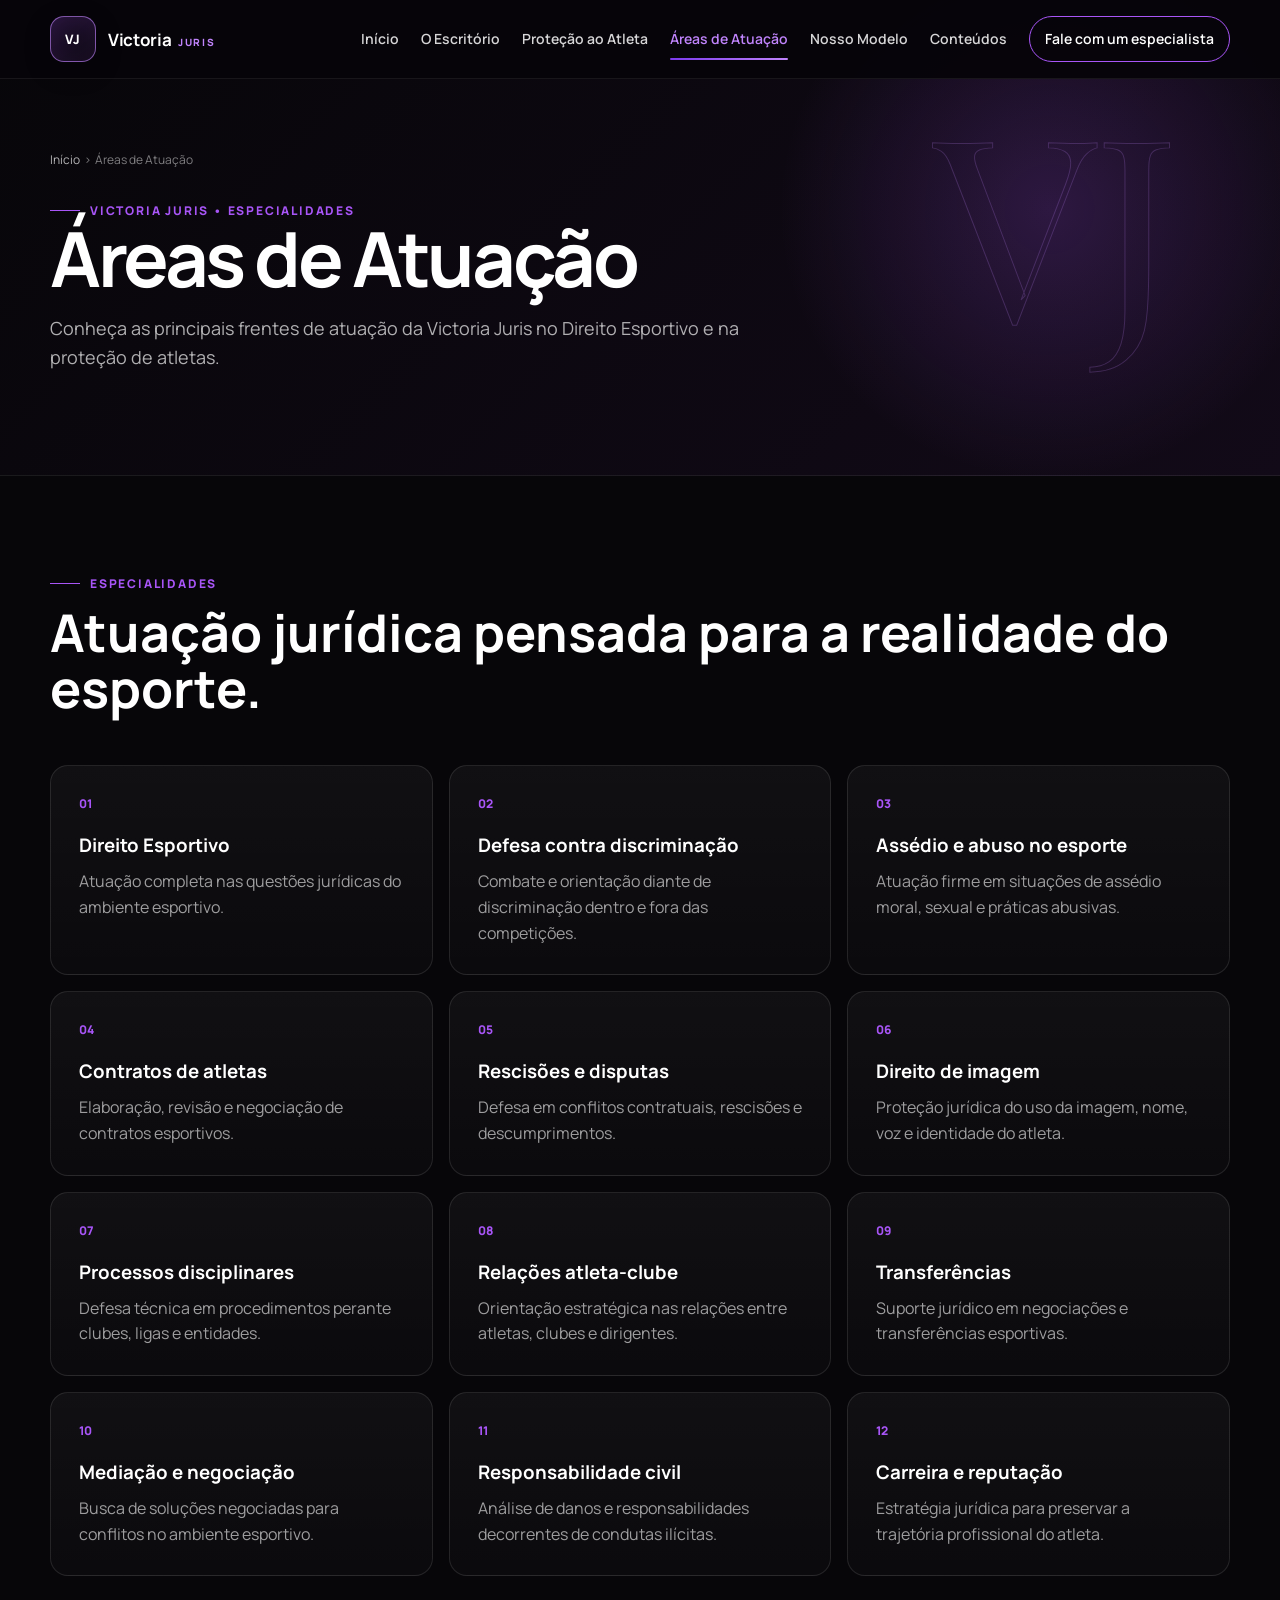
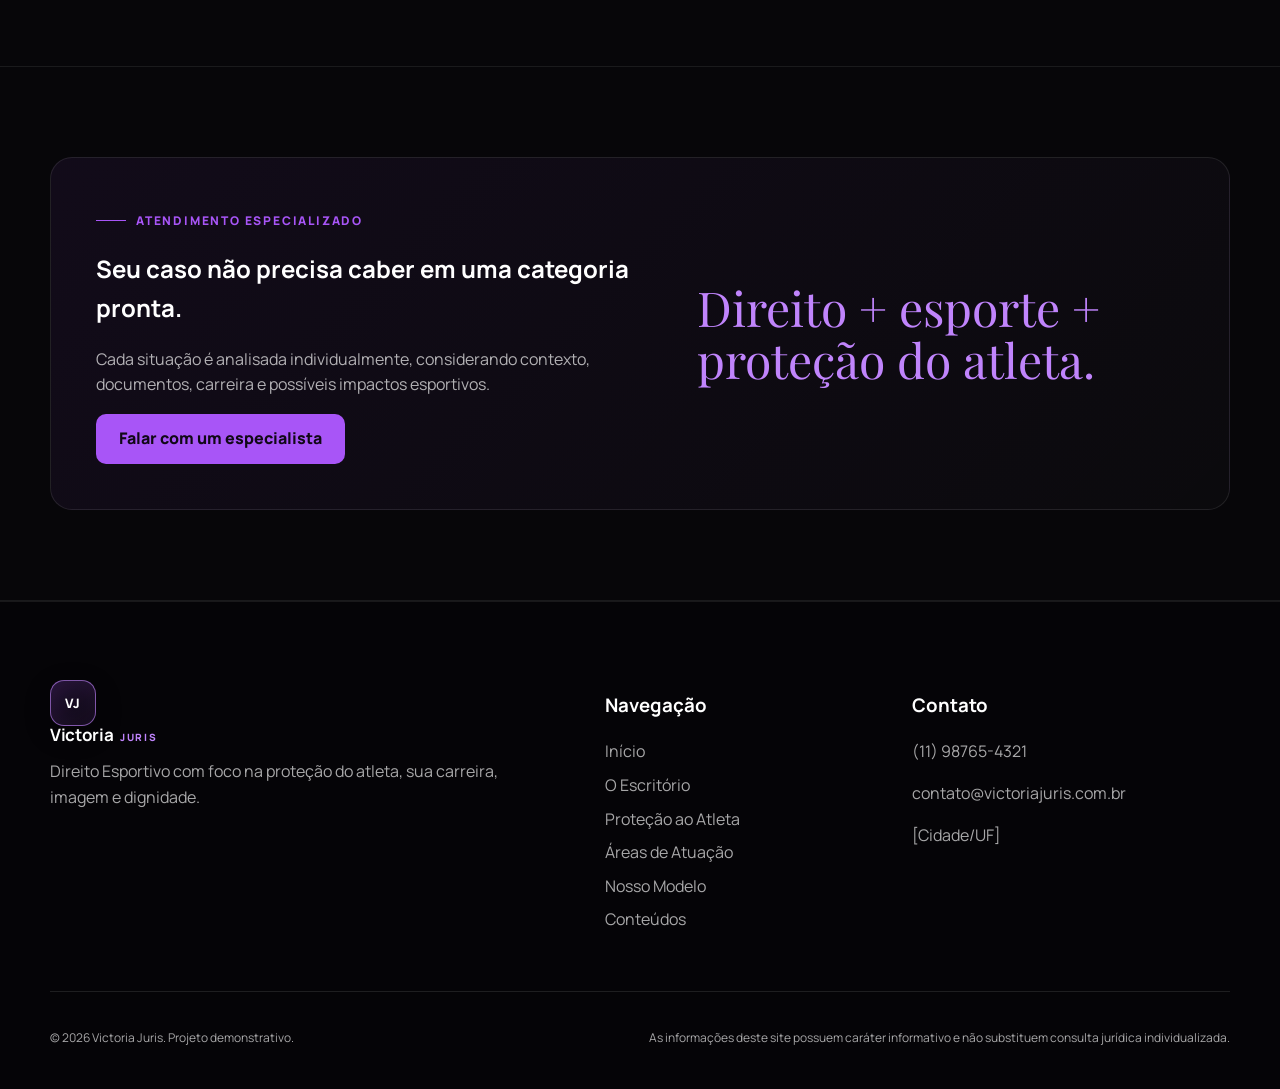
==== areas.html @ dddde4f9 "Add files via upload" ====
<!DOCTYPE html>
<html lang="pt-BR">
<head>
  <meta charset="UTF-8" />
  <meta name="viewport" content="width=device-width, initial-scale=1.0" />
  <meta name="description" content="Conheça as principais frentes de atuação da Victoria Juris no Direito Esportivo e na proteção de atletas." />
  <title>Áreas de Atuação | Victoria Juris</title>
  <link rel="preconnect" href="https://fonts.googleapis.com">
  <link rel="preconnect" href="https://fonts.gstatic.com" crossorigin>
  <link href="https://fonts.googleapis.com/css2?family=Manrope:wght@400;500;600;700;800&family=Playfair+Display:wght@700&display=swap" rel="stylesheet">
  <link rel="stylesheet" href="style.css" />
</head>
<body class="inner-page">
  <a class="skip-link" href="#conteudo">Pular para o conteúdo</a>
  <header class="site-header scrolled" id="header">
    <div class="container header-inner">
      <a class="brand" href="index.html" aria-label="Victoria Juris - início">
        <span class="brand-mark">VJ</span>
        <span class="brand-text">Victoria <strong>Juris</strong></span>
      </a>
      <button class="menu-toggle" id="menuToggle" aria-label="Abrir menu" aria-expanded="false" aria-controls="mainNav">
        <span></span><span></span><span></span>
      </button>
      <nav class="main-nav" id="mainNav" aria-label="Navegação principal">
        <a href="index.html">Início</a>
        <a href="escritorio.html">O Escritório</a>
        <a href="protecao.html">Proteção ao Atleta</a>
        <a href="areas.html" class="active-page">Áreas de Atuação</a>
        <a href="modelo.html">Nosso Modelo</a>
        <a href="conteudos.html">Conteúdos</a>
        <a href="contato.html" class="nav-cta">Fale com um especialista</a>
      </nav>
    </div>
  </header>
  <main id="conteudo">
    <section class="page-hero">
      <div class="container reveal">
        <div class="breadcrumbs"><a href="index.html">Início</a> &nbsp;›&nbsp; Áreas de Atuação</div>
        <span class="eyebrow">Victoria Juris • Especialidades</span>
        <h1>Áreas de Atuação</h1>
        <p>Conheça as principais frentes de atuação da Victoria Juris no Direito Esportivo e na proteção de atletas.</p>
      </div>
    </section>
    
<section class="page-section">
  <div class="container">
    <div class="office-heading reveal"><span class="section-kicker">Especialidades</span><h2>Atuação jurídica pensada para a realidade do esporte.</h2></div>
    <div class="areas-grid page-areas-grid"><article class="area-card reveal"><span class="area-index">01</span><h3>Direito Esportivo</h3><p>Atuação completa nas questões jurídicas do ambiente esportivo.</p></article>
<article class="area-card reveal"><span class="area-index">02</span><h3>Defesa contra discriminação</h3><p>Combate e orientação diante de discriminação dentro e fora das competições.</p></article>
<article class="area-card reveal"><span class="area-index">03</span><h3>Assédio e abuso no esporte</h3><p>Atuação firme em situações de assédio moral, sexual e práticas abusivas.</p></article>
<article class="area-card reveal"><span class="area-index">04</span><h3>Contratos de atletas</h3><p>Elaboração, revisão e negociação de contratos esportivos.</p></article>
<article class="area-card reveal"><span class="area-index">05</span><h3>Rescisões e disputas</h3><p>Defesa em conflitos contratuais, rescisões e descumprimentos.</p></article>
<article class="area-card reveal"><span class="area-index">06</span><h3>Direito de imagem</h3><p>Proteção jurídica do uso da imagem, nome, voz e identidade do atleta.</p></article>
<article class="area-card reveal"><span class="area-index">07</span><h3>Processos disciplinares</h3><p>Defesa técnica em procedimentos perante clubes, ligas e entidades.</p></article>
<article class="area-card reveal"><span class="area-index">08</span><h3>Relações atleta-clube</h3><p>Orientação estratégica nas relações entre atletas, clubes e dirigentes.</p></article>
<article class="area-card reveal"><span class="area-index">09</span><h3>Transferências</h3><p>Suporte jurídico em negociações e transferências esportivas.</p></article>
<article class="area-card reveal"><span class="area-index">10</span><h3>Mediação e negociação</h3><p>Busca de soluções negociadas para conflitos no ambiente esportivo.</p></article>
<article class="area-card reveal"><span class="area-index">11</span><h3>Responsabilidade civil</h3><p>Análise de danos e responsabilidades decorrentes de condutas ilícitas.</p></article>
<article class="area-card reveal"><span class="area-index">12</span><h3>Carreira e reputação</h3><p>Estratégia jurídica para preservar a trajetória profissional do atleta.</p></article></div>
  </div>
</section>
<section class="page-section">
  <div class="container commitment reveal">
    <div><span class="section-kicker">Atendimento especializado</span><h2>Seu caso não precisa caber em uma categoria pronta.</h2><p>Cada situação é analisada individualmente, considerando contexto, documentos, carreira e possíveis impactos esportivos.</p><a class="btn btn-primary" href="contato.html">Falar com um especialista</a></div>
    <blockquote>Direito + esporte + proteção do atleta.</blockquote>
  </div>
</section>

  </main>
  <footer class="site-footer">
    <div class="container footer-grid">
      <div>
        <a class="brand footer-brand" href="index.html">
          <span class="brand-mark">VJ</span>
          <span class="brand-text">Victoria <strong>Juris</strong></span>
        </a>
        <p>Direito Esportivo com foco na proteção do atleta, sua carreira, imagem e dignidade.</p>
      </div>
      <div>
        <h3>Navegação</h3>
        <a href="index.html">Início</a>
        <a href="escritorio.html">O Escritório</a>
        <a href="protecao.html">Proteção ao Atleta</a>
        <a href="areas.html">Áreas de Atuação</a>
        <a href="modelo.html">Nosso Modelo</a>
        <a href="conteudos.html">Conteúdos</a>
      </div>
      <div>
        <h3>Contato</h3>
        <p>(11) 98765-4321</p>
        <p>contato@victoriajuris.com.br</p>
        <p>[Cidade/UF]</p>
      </div>
    </div>
    <div class="container footer-bottom">
      <p>© 2026 Victoria Juris. Projeto demonstrativo.</p>
      <p>As informações deste site possuem caráter informativo e não substituem consulta jurídica individualizada.</p>
    </div>
  </footer>
  <script src="script.js"></script>
</body>
</html>
---- style.css ----
:root{
  --navy:#09090b;
  --navy-2:#15101f;
  --blue:#7c3aed;
  --green:#a855f7;
  --green-dark:#7c3aed;
  --gold:#c084fc;
  --white:#ffffff;
  --off:#f7f4fa;
  --text:#18131f;
  --muted:#716979;
  --line:#e4dcec;
  --radius:18px;
  --shadow:0 18px 50px rgba(8,27,45,.10);
  --container:min(1180px, calc(100% - 40px));
}
*{box-sizing:border-box}
html{scroll-behavior:smooth}
body{margin:0;font-family:"Manrope",sans-serif;color:var(--text);background:#fff;line-height:1.6}
img{max-width:100%;display:block}
a{text-decoration:none;color:inherit}
button,input,textarea,select{font:inherit}
button{cursor:pointer}
.container{width:var(--container);margin-inline:auto}
.skip-link{position:fixed;left:16px;top:-60px;z-index:9999;background:#fff;color:#000;padding:10px 14px;border-radius:8px}
.skip-link:focus{top:16px}
.site-header{position:fixed;inset:0 0 auto;z-index:1000;transition:.3s ease;border-bottom:1px solid transparent}
.site-header.scrolled{background:rgba(7,5,10,.94);backdrop-filter:blur(12px);border-bottom-color:rgba(255,255,255,.08)}
.header-inner{height:78px;display:flex;align-items:center;justify-content:space-between;gap:24px}
.brand{display:flex;align-items:center;gap:11px;color:#fff;font-weight:700;white-space:nowrap}
.brand-mark{width:40px;height:40px;border:1px solid rgba(255,255,255,.4);display:grid;place-items:center;border-radius:50%;font-family:"Playfair Display",serif;font-size:22px}
.brand-text strong{color:var(--green);font-weight:800}
.main-nav{display:flex;align-items:center;gap:22px;color:rgba(255,255,255,.84);font-size:14px;font-weight:600}
.main-nav a{transition:.2s}
.main-nav a:hover,.main-nav a:focus-visible{color:#fff}
.nav-cta{border:1px solid var(--green);padding:11px 15px;border-radius:999px;color:#fff!important}
.menu-toggle{display:none;background:none;border:0;width:42px;height:42px;padding:8px}
.menu-toggle span{display:block;height:2px;background:#fff;margin:6px 0}
.hero{
  min-height:100vh;
  position:relative;
  display:flex;
  align-items:center;
  color:#fff;
  background:
    radial-gradient(circle at 78% 30%, rgba(168,85,247,.20), transparent 28%),
    radial-gradient(circle at 15% 78%, rgba(124,58,237,.14), transparent 30%),
    linear-gradient(135deg,#050407 0%,#0c0811 52%,#13081b 100%);
  overflow:hidden
}
.hero-overlay{position:absolute;inset:0;background:linear-gradient(180deg,rgba(0,0,0,.08),rgba(0,0,0,.36))}
.hero-grid-lines{position:absolute;right:-180px;bottom:-180px;width:680px;height:680px;border:1px solid rgba(255,255,255,.12);border-radius:50%;box-shadow:0 0 0 80px rgba(255,255,255,.035),0 0 0 160px rgba(255,255,255,.025)}
.hero-content{position:relative;z-index:2;padding-top:120px;padding-bottom:90px}
.eyebrow,.section-kicker{display:inline-flex;align-items:center;gap:10px;text-transform:uppercase;letter-spacing:.15em;font-size:12px;font-weight:800;color:var(--green)}
.eyebrow:before,.section-kicker:before{content:"";width:30px;height:1px;background:currentColor}
.hero h1{font-size:clamp(44px,7vw,82px);line-height:1.02;letter-spacing:-.045em;max-width:900px;margin:22px 0 24px}
.hero h1 span{color:var(--green)}
.hero-text{font-size:clamp(17px,2vw,21px);max-width:690px;color:rgba(255,255,255,.82)}
.hero-actions{display:flex;gap:14px;flex-wrap:wrap;margin:34px 0 30px}
.btn{display:inline-flex;align-items:center;justify-content:center;min-height:50px;padding:0 22px;border-radius:10px;border:1px solid transparent;font-weight:800;transition:.2s ease}
.btn-primary{background:var(--green);color:#110817}
.btn-primary:hover{background:#c084fc;transform:translateY(-2px)}
.btn-secondary{border-color:rgba(255,255,255,.35);color:#fff;background:rgba(255,255,255,.04)}
.btn-secondary:hover{background:rgba(255,255,255,.12)}
.hero-note{max-width:650px;padding-left:18px;border-left:2px solid var(--gold);color:rgba(255,255,255,.72)}
.hero-badge{position:absolute;right:5%;bottom:7%;z-index:2;border:1px solid rgba(255,255,255,.24);border-radius:50%;width:135px;height:135px;display:grid;place-items:center;text-align:center;font-size:11px;letter-spacing:.14em;font-weight:800;transform:rotate(-9deg)}
.section{padding:110px 0}
.split{display:grid;grid-template-columns:1fr 1fr;gap:80px;align-items:start}
.section-heading{max-width:780px}
.section-heading.centered{text-align:center;margin-inline:auto}
.section-heading.centered .section-kicker{justify-content:center}
.section-heading h2{font-size:clamp(34px,5vw,56px);line-height:1.06;letter-spacing:-.04em;margin:16px 0 18px;color:var(--navy)}
.section-heading p{color:var(--muted);font-size:17px}
.intro-copy{font-size:18px;color:var(--muted)}
.issue-grid{display:grid;grid-template-columns:repeat(3,1fr);gap:18px;margin-top:58px}
.issue-card,.area-card{border:1px solid var(--line);border-radius:var(--radius);padding:28px;background:#fff;transition:.25s ease}
.issue-card:hover,.area-card:hover{transform:translateY(-5px);box-shadow:var(--shadow);border-color:#bfcfd6}
.issue-card span{font-size:12px;color:var(--green-dark);font-weight:800}
.issue-card h3,.area-card h3{margin:14px 0 8px;color:var(--navy)}
.issue-card p,.area-card p{margin:0;color:var(--muted)}
.protection{background:var(--off)}
.pillar-grid{display:grid;grid-template-columns:repeat(3,1fr);gap:22px;margin-top:52px}
.pillar-card{background:#fff;border-radius:22px;padding:38px;box-shadow:0 10px 30px rgba(43,16,63,.08)}
.pillar-card.featured{background:var(--navy);color:#fff;transform:translateY(-12px)}
.pillar-card h3{font-size:28px;margin:22px 0 10px}
.pillar-card:not(.featured) h3{color:var(--navy)}
.pillar-card p{color:var(--muted)}
.pillar-card.featured p{color:rgba(255,255,255,.72)}
.pillar-number{width:52px;height:52px;border:1px solid var(--line);display:grid;place-items:center;border-radius:50%;color:var(--green-dark);font-weight:800}
.featured .pillar-number{border-color:rgba(255,255,255,.2);color:var(--green)}
.areas-grid{display:grid;grid-template-columns:repeat(4,1fr);gap:16px;margin-top:48px}
.model{background:var(--navy);color:#fff}
.model .section-heading h2{color:#fff}
.model .section-heading p{color:rgba(255,255,255,.62)}
.model-tabs{display:grid;grid-template-columns:repeat(5,1fr);margin:54px 0 26px;border:1px solid rgba(255,255,255,.14);border-radius:16px;overflow:hidden}
.model-tab{border:0;border-right:1px solid rgba(255,255,255,.12);background:transparent;color:rgba(255,255,255,.58);padding:20px 12px;display:flex;flex-direction:column;gap:5px;align-items:center}
.model-tab:last-child{border-right:0}
.model-tab b{font-size:12px;color:var(--green)}
.model-tab span{font-weight:700}
.model-tab.active{background:var(--green);color:#110817}
.model-tab.active b{color:#110817}
.model-panel{display:none;background:#171020;border:1px solid rgba(255,255,255,.1);border-radius:22px;padding:36px}
.model-panel.active{display:block;animation:fadePanel .35s ease}
@keyframes fadePanel{from{opacity:0;transform:translateY(8px)}to{opacity:1;transform:none}}
.panel-number{color:var(--green);font-size:13px;font-weight:800}
.model-panel h3{font-size:34px;margin:6px 0 8px}
.panel-lead{color:rgba(255,255,255,.68);max-width:800px}
.panel-columns{display:grid;grid-template-columns:repeat(3,1fr);gap:26px;margin-top:30px;padding-top:28px;border-top:1px solid rgba(255,255,255,.1)}
.panel-columns h4{color:var(--green);margin:0 0 7px}
.panel-columns p{color:rgba(255,255,255,.66);margin:0}
.process-line{display:grid;grid-template-columns:repeat(4,1fr);gap:0;margin-top:55px;position:relative}
.process-line:before{content:"";position:absolute;left:6%;right:6%;top:28px;height:1px;background:var(--line)}
.process-step{position:relative;padding-right:30px}
.process-step span{position:relative;z-index:1;width:56px;height:56px;border-radius:50%;background:#fff;border:1px solid var(--green);display:grid;place-items:center;color:var(--green-dark);font-weight:800}
.process-step h3{color:var(--navy);margin:20px 0 8px}
.process-step p{color:var(--muted);margin:0}
.confidentiality{background:linear-gradient(135deg,#09070d,#251334);color:#fff;padding:95px 0}
.confidentiality-inner{display:grid;grid-template-columns:1.05fr .95fr;gap:70px;align-items:center}
.section-kicker.light{color:var(--green)}
.confidentiality h2{font-size:clamp(36px,5vw,60px);line-height:1.05;letter-spacing:-.04em;margin:14px 0 20px}
.confidentiality p{color:rgba(255,255,255,.68)}
.trust-grid{display:grid;grid-template-columns:1fr 1fr;border:1px solid rgba(255,255,255,.13);border-radius:18px;overflow:hidden}
.trust-grid div{min-height:140px;padding:24px;display:flex;flex-direction:column;justify-content:space-between;border-right:1px solid rgba(255,255,255,.1);border-bottom:1px solid rgba(255,255,255,.1)}
.trust-grid div:nth-child(even){border-right:0}
.trust-grid div:nth-last-child(-n+2){border-bottom:0}
.trust-grid strong{color:var(--green)}
.article-grid{display:grid;grid-template-columns:repeat(4,1fr);gap:18px;margin-top:46px}
.article-card{border-top:3px solid var(--navy);background:var(--off);padding:28px;border-radius:0 0 16px 16px;min-height:260px;display:flex;flex-direction:column}
.article-card>span{font-size:12px;text-transform:uppercase;letter-spacing:.12em;color:var(--green-dark);font-weight:800}
.article-card h3{color:var(--navy);font-size:21px}
.article-card a{margin-top:auto;font-weight:800;color:var(--blue)}
.impact{padding:105px 0;background:#08070a;color:#fff;text-align:center}
.impact-line{display:block;width:58px;height:3px;background:var(--green);margin:0 auto 26px}
.impact h2{font-size:clamp(40px,6vw,68px);line-height:1.04;max-width:920px;margin:0 auto 18px}
.impact p{color:rgba(255,255,255,.65);margin-bottom:30px}
.faq-layout{display:grid;grid-template-columns:.8fr 1.2fr;gap:80px}
.faq-item{border-bottom:1px solid var(--line)}
.faq-question{width:100%;border:0;background:transparent;padding:22px 0;display:flex;justify-content:space-between;gap:20px;text-align:left;color:var(--navy);font-weight:800}
.faq-question span{font-size:24px;transition:.2s}
.faq-question[aria-expanded="true"] span{transform:rotate(45deg)}
.faq-answer{display:grid;grid-template-rows:0fr;transition:.3s ease}
.faq-answer>p{overflow:hidden;margin:0;color:var(--muted)}
.faq-item.open .faq-answer{grid-template-rows:1fr}
.faq-item.open .faq-answer>p{padding-bottom:22px}
.contact{background:var(--off)}
.contact-layout{display:grid;grid-template-columns:.85fr 1.15fr;gap:70px}
.contact-copy h2{font-size:clamp(38px,5vw,58px);line-height:1.05;color:var(--navy);margin:15px 0}
.contact-copy>p{color:var(--muted)}
.contact-info{margin-top:35px;padding-top:25px;border-top:1px solid var(--line);display:grid;gap:8px}
.contact-form{background:#fff;padding:34px;border-radius:22px;box-shadow:var(--shadow)}
.contact-form label{display:flex;flex-direction:column;gap:7px;font-weight:700;font-size:14px;margin-bottom:16px}
.contact-form small{font-weight:500;color:var(--muted)}
.field-row{display:grid;grid-template-columns:1fr 1fr;gap:14px}
.contact-form input,.contact-form textarea,.contact-form select{width:100%;border:1px solid var(--line);border-radius:10px;padding:13px 14px;background:#fbfcfc;outline:none}
.contact-form input:focus,.contact-form textarea:focus,.contact-form select:focus{border-color:var(--green-dark);box-shadow:0 0 0 3px rgba(168,85,247,.15)}
.check-label{flex-direction:row!important;align-items:flex-start!important;font-weight:500!important}
.check-label input{width:auto;margin-top:4px}
.btn.full{width:100%;border:0}
.form-status{min-height:24px;font-size:14px;color:var(--green-dark);margin:10px 0 0}
.whatsapp-float{position:fixed;right:22px;bottom:22px;width:56px;height:56px;border-radius:50%;display:grid;place-items:center;background:var(--green);color:#110817;font-weight:900;z-index:950;box-shadow:0 14px 35px rgba(0,0,0,.25)}
.site-footer{background:#050407;color:rgba(255,255,255,.65);padding:70px 0 30px}
.footer-grid{display:grid;grid-template-columns:1.4fr .7fr .9fr;gap:60px}
.footer-brand{margin-bottom:18px}
.footer-grid h3{color:#fff}
.footer-grid a{display:block;margin:8px 0}
.footer-bottom{display:flex;justify-content:space-between;gap:25px;border-top:1px solid rgba(255,255,255,.1);margin-top:50px;padding-top:24px;font-size:12px}
.reveal{opacity:0;transform:translateY(22px);transition:opacity .65s ease,transform .65s ease}
.reveal.visible{opacity:1;transform:none}
:focus-visible{outline:3px solid rgba(168,85,247,.5);outline-offset:3px}
@media (max-width:980px){
  .menu-toggle{display:block}
  .main-nav{position:absolute;top:78px;left:20px;right:20px;background:#0b0710;border:1px solid rgba(255,255,255,.12);border-radius:16px;padding:18px;display:none;flex-direction:column;align-items:stretch;gap:4px;box-shadow:var(--shadow)}
  .main-nav.open{display:flex}
  .main-nav a{padding:11px 8px}
  .nav-cta{text-align:center;margin-top:6px}
  .issue-grid{grid-template-columns:repeat(2,1fr)}
  .areas-grid{grid-template-columns:repeat(2,1fr)}
  .article-grid{grid-template-columns:repeat(2,1fr)}
  .panel-columns{grid-template-columns:1fr}
  .faq-layout,.contact-layout,.confidentiality-inner,.split{grid-template-columns:1fr;gap:42px}
}
@media (max-width:720px){
  :root{--container:min(100% - 28px,1180px)}
  .header-inner{height:70px}
  .main-nav{top:70px;left:14px;right:14px}
  .hero{min-height:94vh;background-position:60% center}
  .hero-content{padding-top:120px}
  .hero h1{font-size:44px}
  .hero-badge{display:none}
  .section{padding:78px 0}
  .issue-grid,.pillar-grid,.areas-grid,.article-grid{grid-template-columns:1fr}
  .pillar-card.featured{transform:none}
  .model-tabs{grid-template-columns:1fr;margin-top:38px}
  .model-tab{display:flex;flex-direction:row;justify-content:flex-start;gap:14px;border-right:0;border-bottom:1px solid rgba(255,255,255,.1);padding:14px 18px}
  .model-tab:last-child{border-bottom:0}
  .model-panel{padding:25px}
  .model-panel h3{font-size:28px}
  .process-line{grid-template-columns:1fr;gap:30px}
  .process-line:before{left:28px;right:auto;top:10px;bottom:10px;width:1px;height:auto}
  .process-step{padding-left:78px;padding-right:0}
  .process-step span{position:absolute;left:0;top:0}
  .field-row{grid-template-columns:1fr;gap:0}
  .contact-form{padding:24px}
  .footer-grid{grid-template-columns:1fr}
  .footer-bottom{flex-direction:column}
}

/* ===== Victoria Juris / multi-page additions ===== */
.brand-mark{
  width:46px;
  height:46px;
  border-radius:14px 14px 18px 18px;
  border:1px solid rgba(192,132,252,.65);
  color:#fff;
  font-size:14px;
  letter-spacing:-.04em;
  background:linear-gradient(145deg,rgba(168,85,247,.16),rgba(255,255,255,.02));
  box-shadow:inset 0 0 22px rgba(168,85,247,.08);
}
.brand-text{font-family:"Playfair Display",serif;font-size:18px;letter-spacing:.02em}
.brand-text strong{font-family:"Manrope",sans-serif;letter-spacing:.08em;text-transform:uppercase;font-size:11px;margin-left:4px}

.hero::before{
  content:"VJ";
  position:absolute;
  right:7vw;
  top:50%;
  transform:translateY(-48%);
  font-family:"Playfair Display",serif;
  font-size:clamp(180px,25vw,430px);
  line-height:.8;
  color:transparent;
  -webkit-text-stroke:1px rgba(192,132,252,.20);
  text-shadow:0 0 80px rgba(168,85,247,.11);
  pointer-events:none;
}
.hero::after{
  content:"";
  position:absolute;
  width:420px;height:520px;
  right:10%;top:50%;
  transform:translateY(-48%);
  clip-path:polygon(50% 0,92% 16%,85% 70%,50% 100%,15% 70%,8% 16%);
  border:1px solid rgba(192,132,252,.28);
  background:linear-gradient(145deg,rgba(168,85,247,.08),rgba(255,255,255,.01));
  box-shadow:0 0 80px rgba(168,85,247,.08);
  pointer-events:none;
}
.hero-overlay{
  background:
    linear-gradient(90deg,rgba(4,3,6,.96) 0%,rgba(7,5,10,.84) 52%,rgba(11,6,16,.30) 100%);
}
.hero-grid-lines{
  right:-210px;bottom:-220px;width:720px;height:720px;
  border-color:rgba(192,132,252,.14);
  box-shadow:0 0 0 80px rgba(168,85,247,.02),0 0 0 160px rgba(168,85,247,.015)
}

/* Internal page */
.inner-page{background:#070609;color:#fff;min-height:100vh}
.inner-page .site-header{background:rgba(7,5,10,.96);border-bottom-color:rgba(255,255,255,.07)}
.page-hero{
  padding:150px 0 85px;
  position:relative;
  overflow:hidden;
  background:
    radial-gradient(circle at 82% 44%,rgba(168,85,247,.20),transparent 25%),
    linear-gradient(135deg,#070609,#120a18);
  border-bottom:1px solid rgba(255,255,255,.08)
}
.page-hero::after{
  content:"VJ";
  position:absolute;
  right:8%;top:46%;
  transform:translateY(-50%);
  font-family:"Playfair Display",serif;
  font-size:clamp(120px,20vw,300px);
  color:transparent;
  -webkit-text-stroke:1px rgba(192,132,252,.22);
}
.breadcrumbs{font-size:12px;color:rgba(255,255,255,.48);margin-bottom:24px}
.breadcrumbs a{color:rgba(255,255,255,.7)}
.page-hero h1{font-size:clamp(44px,7vw,76px);line-height:1;margin:0 0 18px;letter-spacing:-.045em}
.page-hero p{max-width:720px;color:rgba(255,255,255,.68);font-size:18px}
.page-section{padding:90px 0;border-bottom:1px solid rgba(255,255,255,.08)}
.office-grid{display:grid;grid-template-columns:1fr 1fr;gap:70px;align-items:start}
.office-heading h2{font-size:clamp(34px,5vw,52px);line-height:1.08;margin:12px 0 20px}
.office-copy{color:rgba(255,255,255,.68);font-size:17px}
.office-values{display:grid;gap:14px}
.value-card{
  display:grid;grid-template-columns:52px 1fr;gap:16px;
  padding:20px;border:1px solid rgba(255,255,255,.10);
  border-radius:16px;background:rgba(255,255,255,.025)
}
.value-icon{width:52px;height:52px;border:1px solid rgba(168,85,247,.5);border-radius:50%;display:grid;place-items:center;color:#c084fc;font-weight:800}
.value-card h3{margin:0 0 4px;color:#c084fc;font-size:14px;text-transform:uppercase;letter-spacing:.08em}
.value-card p{margin:0;color:rgba(255,255,255,.66)}

.differentials-grid{display:grid;grid-template-columns:repeat(5,1fr);gap:14px;margin-top:38px}
.diff-card{
  min-height:215px;padding:22px;border-radius:16px;
  background:linear-gradient(180deg,rgba(168,85,247,.075),rgba(255,255,255,.02));
  border:1px solid rgba(255,255,255,.09)
}
.diff-card span{display:grid;place-items:center;width:42px;height:42px;border:1px solid rgba(168,85,247,.45);border-radius:12px;color:#c084fc;font-weight:800;margin-bottom:35px}
.diff-card h3{font-size:16px;color:#c084fc;margin:0 0 8px}
.diff-card p{font-size:14px;color:rgba(255,255,255,.6);margin:0}

.office-areas-wrap{display:grid;grid-template-columns:1.2fr .8fr;gap:28px;margin-top:35px}
.office-areas-list{
  display:grid;grid-template-columns:1fr 1fr;gap:10px 28px;
  padding:30px;border:1px solid rgba(255,255,255,.09);border-radius:18px;background:rgba(255,255,255,.02)
}
.office-areas-list div{position:relative;padding-left:16px;color:rgba(255,255,255,.72)}
.office-areas-list div::before{content:"";position:absolute;left:0;top:.7em;width:5px;height:5px;border-radius:50%;background:#a855f7}
.audience-card{
  padding:30px;border:1px solid rgba(168,85,247,.35);border-radius:18px;
  background:radial-gradient(circle at 100% 0,rgba(168,85,247,.14),transparent 45%),rgba(255,255,255,.02)
}
.audience-card h3{color:#c084fc;margin-top:0;font-size:24px}
.audience-card p{color:rgba(255,255,255,.65)}
.sport-dots{display:flex;flex-wrap:wrap;gap:10px;margin-top:24px}
.sport-dots span{min-width:44px;height:44px;border-radius:50%;border:1px solid rgba(168,85,247,.45);display:grid;place-items:center;color:#c084fc;font-weight:800;font-size:12px}

.commitment{
  display:grid;grid-template-columns:1fr .9fr;gap:60px;align-items:center;
  padding:45px;border-radius:22px;border:1px solid rgba(255,255,255,.09);
  background:linear-gradient(135deg,rgba(168,85,247,.07),rgba(255,255,255,.02))
}
.commitment blockquote{margin:0;font-family:"Playfair Display",serif;font-size:clamp(30px,4vw,48px);line-height:1.08;color:#c084fc}
.commitment p{color:rgba(255,255,255,.68)}

.inner-page .site-footer{border-top:1px solid rgba(255,255,255,.08)}
@media(max-width:980px){
  .hero::after{opacity:.45;right:-10%}
  .office-grid,.office-areas-wrap,.commitment{grid-template-columns:1fr}
  .differentials-grid{grid-template-columns:repeat(2,1fr)}
}
@media(max-width:720px){
  .hero::before{right:-25%;opacity:.6}
  .hero::after{width:280px;height:350px;right:-28%;opacity:.3}
  .page-hero::after{right:-25%;opacity:.6}
  .differentials-grid,.office-areas-list{grid-template-columns:1fr}
}

/* ===== Navegação em páginas separadas ===== */
.main-nav a.active-page{
  color:#c084fc;
  position:relative;
}
.main-nav a.active-page::after{
  content:"";
  position:absolute;
  left:0;right:0;bottom:-10px;
  height:2px;
  background:linear-gradient(90deg,#7c3aed,#c084fc);
  border-radius:99px;
}
.inner-page .pillar-card,
.inner-page .issue-card,
.inner-page .area-card,
.inner-page .article-card{
  background:linear-gradient(180deg,rgba(255,255,255,.045),rgba(255,255,255,.018));
  border-color:rgba(255,255,255,.10);
  color:#fff;
}
.inner-page .pillar-card h3,
.inner-page .issue-card h3,
.inner-page .area-card h3,
.inner-page .article-card h3{color:#fff}
.inner-page .pillar-card p,
.inner-page .issue-card p,
.inner-page .area-card p,
.inner-page .article-card p{color:rgba(255,255,255,.60)}
.inner-page .pillar-card.featured{
  background:linear-gradient(145deg,rgba(124,58,237,.35),rgba(20,11,29,.95));
  border:1px solid rgba(192,132,252,.35);
}
.page-areas-grid{grid-template-columns:repeat(3,1fr)}
.area-index{display:block;color:#a855f7;font-size:12px;font-weight:800;margin-bottom:18px}
.content-page-grid{grid-template-columns:repeat(3,1fr)}
.content-page-grid .article-card{min-height:300px}
.model-page-section{background:#070609}
.model-page-section .section-heading h2{color:#fff}
.model-page-section .section-heading p{color:rgba(255,255,255,.62)}
.contact-layout .contact-copy h2{color:#fff}
.inner-page .contact-form{background:#0d0a11;border:1px solid rgba(255,255,255,.10);box-shadow:none}
.inner-page .contact-form input,
.inner-page .contact-form textarea,
.inner-page .contact-form select{
  background:#120e17;color:#fff;border-color:rgba(255,255,255,.12)
}
.inner-page .contact-form input::placeholder,
.inner-page .contact-form textarea::placeholder{color:rgba(255,255,255,.32)}
.inner-page .contact-info{border-top-color:rgba(255,255,255,.10)}
.inner-page .contact-copy>p,
.inner-page .contact-info{color:rgba(255,255,255,.65)}
@media(max-width:980px){
  .page-areas-grid,.content-page-grid{grid-template-columns:repeat(2,1fr)}
}
@media(max-width:720px){
  .main-nav a.active-page::after{bottom:4px}
  .page-areas-grid,.content-page-grid{grid-template-columns:1fr}
}

/* ===== Brand polish v4 ===== */
.brand{
  display:inline-flex;
  align-items:center;
  gap:12px;
  text-decoration:none;
  white-space:nowrap;
}
.brand-mark{
  flex:0 0 46px;
  width:46px;
  height:46px;
  display:grid;
  place-items:center;
  border-radius:14px;
  border:1px solid rgba(192,132,252,.62);
  background:linear-gradient(145deg,rgba(168,85,247,.18),rgba(15,10,20,.92));
  box-shadow:inset 0 0 22px rgba(168,85,247,.08),0 8px 28px rgba(0,0,0,.18);
  font-family:"Manrope",sans-serif;
  font-size:13px;
  line-height:1;
  font-weight:800;
  letter-spacing:.04em;
  color:#fff;
}
.brand-text{
  display:flex;
  align-items:baseline;
  gap:7px;
  font-family:"Manrope",sans-serif;
  font-size:17px;
  line-height:1;
  font-weight:700;
  letter-spacing:-.02em;
  color:#fff;
}
.brand-text strong{
  margin:0;
  font-family:"Manrope",sans-serif;
  font-size:10px;
  line-height:1;
  font-weight:800;
  letter-spacing:.16em;
  text-transform:uppercase;
  color:#c084fc;
}
.footer-brand .brand-text{color:#fff}
@media(max-width:720px){
  .brand{gap:9px}
  .brand-mark{width:40px;height:40px;flex-basis:40px;font-size:12px}
  .brand-text{font-size:15px;gap:5px}
  .brand-text strong{font-size:9px;letter-spacing:.13em}
}
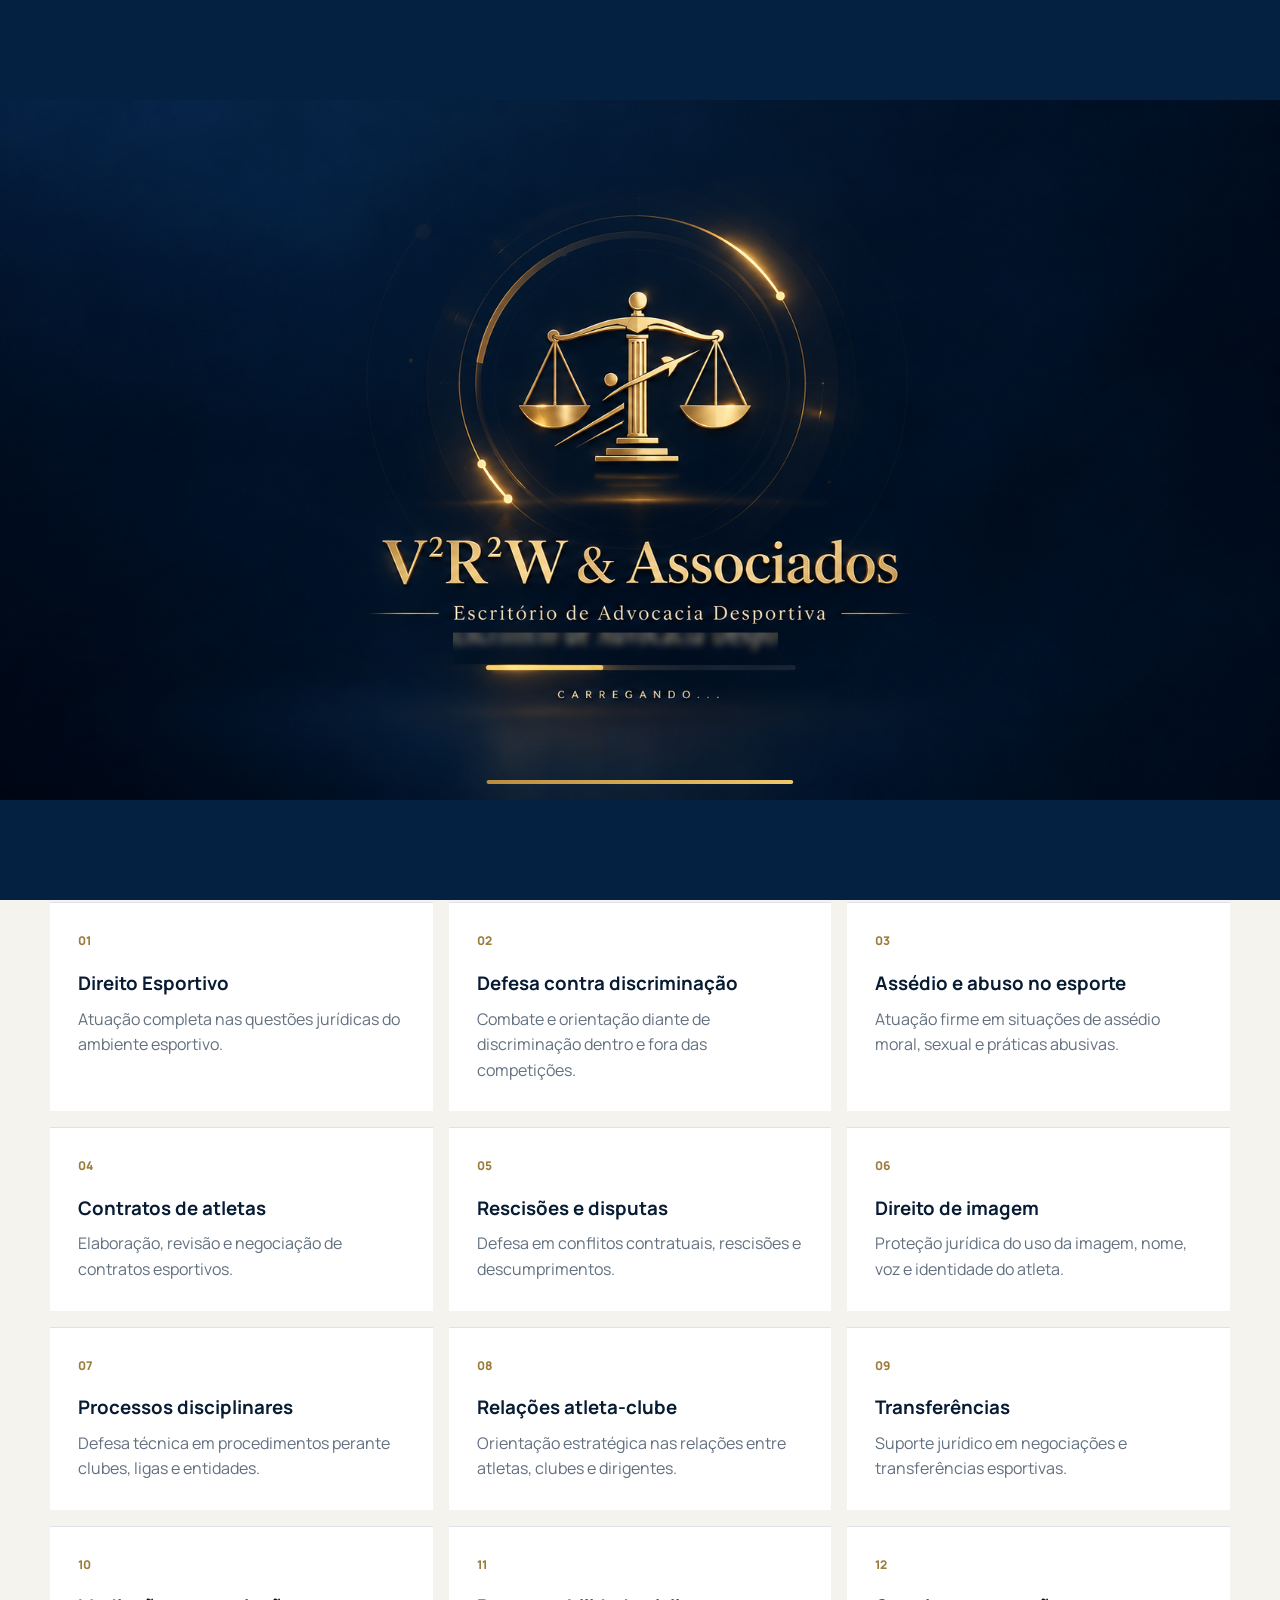
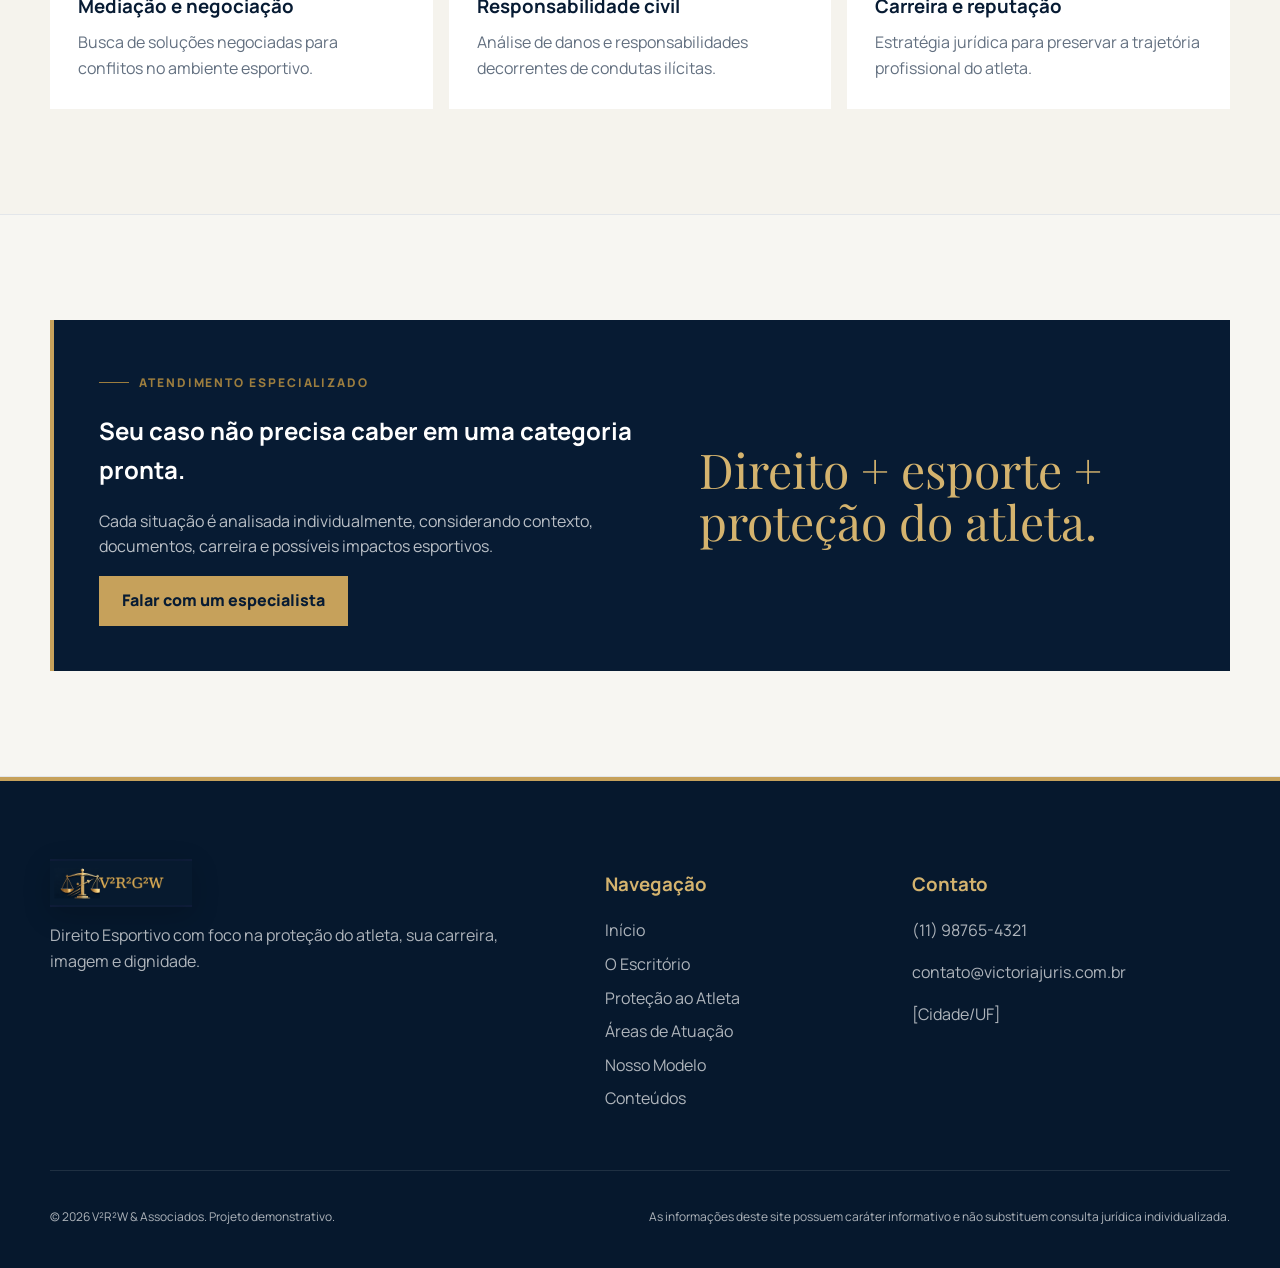
==== commit 339b2e86: "Add files via upload" ====
--- a/areas.html
+++ b/areas.html
@@ -3,20 +3,23 @@
 <head>
   <meta charset="UTF-8" />
   <meta name="viewport" content="width=device-width, initial-scale=1.0" />
-  <meta name="description" content="Conheça as principais frentes de atuação da Victoria Juris no Direito Esportivo e na proteção de atletas." />
-  <title>Áreas de Atuação | Victoria Juris</title>
+  <meta name="description" content="Conheça as principais frentes de atuação da V²R²W & Associados no Direito Esportivo e na proteção de atletas." />
+  <title>Áreas de Atuação | V²R²W & Associados</title>
   <link rel="preconnect" href="https://fonts.googleapis.com">
   <link rel="preconnect" href="https://fonts.gstatic.com" crossorigin>
   <link href="https://fonts.googleapis.com/css2?family=Manrope:wght@400;500;600;700;800&family=Playfair+Display:wght@700&display=swap" rel="stylesheet">
   <link rel="stylesheet" href="style.css" />
 </head>
-<body class="inner-page">
+<body class="inner-page"><div id="premiumLoader" class="premium-loader loader-b" aria-hidden="true">
+<div class="loader-concept-card"><img src="assets/loader-concept-clean.png" alt="V²R²W & Associados"><div class="loader-progress"><i></i></div></div></div>
+  
+
   <a class="skip-link" href="#conteudo">Pular para o conteúdo</a>
   <header class="site-header scrolled" id="header">
     <div class="container header-inner">
-      <a class="brand" href="index.html" aria-label="Victoria Juris - início">
-        <span class="brand-mark">VJ</span>
-        <span class="brand-text">Victoria <strong>Juris</strong></span>
+      <a class="brand" href="index.html" aria-label="V²R²W & Associados - início">
+        <span class="brand-mark"><img src="assets/logo-header-compact.png" alt="V²R²W & Associados"></span>
+        
       </a>
       <button class="menu-toggle" id="menuToggle" aria-label="Abrir menu" aria-expanded="false" aria-controls="mainNav">
         <span></span><span></span><span></span>
@@ -28,6 +31,7 @@
         <a href="areas.html" class="active-page">Áreas de Atuação</a>
         <a href="modelo.html">Nosso Modelo</a>
         <a href="conteudos.html">Conteúdos</a>
+<a href="legislacao.html">Legislação</a>
         <a href="contato.html" class="nav-cta">Fale com um especialista</a>
       </nav>
     </div>
@@ -36,9 +40,9 @@
     <section class="page-hero">
       <div class="container reveal">
         <div class="breadcrumbs"><a href="index.html">Início</a> &nbsp;›&nbsp; Áreas de Atuação</div>
-        <span class="eyebrow">Victoria Juris • Especialidades</span>
+        <span class="eyebrow">V²R²W & Associados • Especialidades</span>
         <h1>Áreas de Atuação</h1>
-        <p>Conheça as principais frentes de atuação da Victoria Juris no Direito Esportivo e na proteção de atletas.</p>
+        <p>Conheça as principais frentes de atuação da V²R²W & Associados no Direito Esportivo e na proteção de atletas.</p>
       </div>
     </section>
     
@@ -71,8 +75,8 @@
     <div class="container footer-grid">
       <div>
         <a class="brand footer-brand" href="index.html">
-          <span class="brand-mark">VJ</span>
-          <span class="brand-text">Victoria <strong>Juris</strong></span>
+          <span class="brand-mark"><img src="assets/logo-header-compact.png" alt="V²R²W & Associados"></span>
+          
         </a>
         <p>Direito Esportivo com foco na proteção do atleta, sua carreira, imagem e dignidade.</p>
       </div>
@@ -93,7 +97,7 @@
       </div>
     </div>
     <div class="container footer-bottom">
-      <p>© 2026 Victoria Juris. Projeto demonstrativo.</p>
+      <p>© 2026 V²R²W & Associados. Projeto demonstrativo.</p>
       <p>As informações deste site possuem caráter informativo e não substituem consulta jurídica individualizada.</p>
     </div>
   </footer>
--- a/style.css
+++ b/style.css
@@ -456,3 +456,825 @@
   .brand-text{font-size:15px;gap:5px}
   .brand-text strong{font-size:9px;letter-spacing:.13em}
 }
+
+/* ===== Victoria Juris page transition loader ===== */
+.page-loader{
+  position:fixed;
+  inset:0;
+  z-index:99999;
+  display:grid;
+  place-items:center;
+  background:
+    radial-gradient(circle at 50% 45%,rgba(124,58,237,.16),transparent 28%),
+    #060408;
+  opacity:0;
+  visibility:hidden;
+  pointer-events:none;
+  transition:opacity .22s ease,visibility .22s ease;
+}
+.page-loader.is-visible{
+  opacity:1;
+  visibility:visible;
+  pointer-events:all;
+}
+.vj-loader{
+  width:min(230px,70vw);
+  display:flex;
+  flex-direction:column;
+  align-items:center;
+  gap:14px;
+}
+.vj-loader-shield{
+  width:76px;
+  height:76px;
+  display:grid;
+  place-items:center;
+  border:1px solid rgba(192,132,252,.72);
+  border-radius:23px;
+  background:linear-gradient(145deg,rgba(168,85,247,.18),rgba(12,8,16,.96));
+  box-shadow:0 0 0 0 rgba(168,85,247,.30),inset 0 0 28px rgba(168,85,247,.10);
+  animation:vjPulse 1s ease-in-out infinite;
+}
+.vj-loader-shield span{
+  color:#fff;
+  font-family:"Manrope",sans-serif;
+  font-size:20px;
+  font-weight:800;
+  letter-spacing:.06em;
+}
+.vj-loader-name{
+  display:flex;
+  align-items:baseline;
+  gap:7px;
+}
+.vj-loader-name strong{
+  color:#fff;
+  font-family:"Manrope",sans-serif;
+  font-size:17px;
+  font-weight:700;
+}
+.vj-loader-name span{
+  color:#c084fc;
+  font-family:"Manrope",sans-serif;
+  font-size:10px;
+  font-weight:800;
+  letter-spacing:.16em;
+}
+.vj-loader-line{
+  width:150px;
+  height:2px;
+  overflow:hidden;
+  border-radius:99px;
+  background:rgba(255,255,255,.08);
+}
+.vj-loader-line i{
+  display:block;
+  width:45%;
+  height:100%;
+  border-radius:inherit;
+  background:linear-gradient(90deg,#7c3aed,#c084fc);
+  animation:vjLoadingLine .85s ease-in-out infinite;
+}
+@keyframes vjPulse{
+  0%,100%{transform:scale(.96);box-shadow:0 0 0 0 rgba(168,85,247,.28),inset 0 0 28px rgba(168,85,247,.10)}
+  50%{transform:scale(1.04);box-shadow:0 0 0 12px rgba(168,85,247,0),0 0 35px rgba(168,85,247,.16),inset 0 0 28px rgba(168,85,247,.14)}
+}
+@keyframes vjLoadingLine{
+  0%{transform:translateX(-115%)}
+  50%{transform:translateX(115%)}
+  100%{transform:translateX(260%)}
+}
+@media(prefers-reduced-motion:reduce){
+  .vj-loader-shield,.vj-loader-line i{animation:none}
+}
+
+/* =========================================================
+   VICTORIA JURIS V6 — AZUL / DOURADO / BRANCO
+   Institutional editorial redesign
+   ========================================================= */
+:root{
+  --navy:#071b33;
+  --navy-2:#0b2747;
+  --blue:#0e3a67;
+  --green:#b89a5b;
+  --green-dark:#9c7d3e;
+  --gold:#c6a15b;
+  --off:#f5f3ed;
+  --text:#0a2038;
+  --muted:#637080;
+  --line:#d9dee4;
+}
+
+html{scroll-behavior:smooth}
+body{
+  background:#fff;
+  color:var(--text);
+  font-family:"Manrope",sans-serif;
+}
+::selection{background:#c6a15b;color:#071b33}
+
+/* Header: clean institutional bar */
+.site-header,
+.inner-page .site-header{
+  background:#fff !important;
+  border-bottom:1px solid #e5e7eb !important;
+  box-shadow:none !important;
+}
+.site-header .brand-text,
+.inner-page .site-header .brand-text{color:#071b33}
+.site-header .brand-mark,
+.inner-page .site-header .brand-mark{
+  color:#071b33;
+  border:1px solid #c6a15b;
+  background:#fff;
+  box-shadow:none;
+}
+.main-nav a{color:#24364a}
+.main-nav a:hover,
+.main-nav a.active-page{color:#9c7d3e}
+.main-nav a.active-page::after{
+  background:#c6a15b;
+  height:1px;
+}
+.main-nav .nav-cta{
+  color:#071b33;
+  border-color:#c6a15b;
+  background:transparent;
+}
+.main-nav .nav-cta:hover{
+  background:#071b33;
+  color:#fff;
+  border-color:#071b33;
+}
+.menu-toggle span{background:#071b33}
+
+/* Brand polish */
+.brand-mark{
+  border-radius:0;
+  width:48px;height:48px;flex-basis:48px;
+  font-family:"Playfair Display",serif;
+  font-size:17px;
+}
+.brand-text{
+  color:#071b33;
+  font-family:"Playfair Display",serif;
+  font-size:20px;
+  font-weight:700;
+  gap:8px;
+}
+.brand-text strong{
+  color:#9c7d3e;
+  font-family:"Manrope",sans-serif;
+  font-size:9px;
+  letter-spacing:.18em;
+}
+
+/* Homepage hero: editorial, spacious, no stock photography */
+.hero{
+  min-height:92vh;
+  padding-top:92px;
+  color:#fff;
+  background:
+    linear-gradient(110deg,rgba(5,24,45,.99) 0%,rgba(7,35,64,.97) 56%,rgba(12,54,91,.92) 100%) !important;
+}
+.hero-overlay{
+  background:
+    linear-gradient(90deg,rgba(4,21,40,.94) 0%,rgba(7,31,57,.76) 56%,rgba(7,31,57,.18) 100%) !important;
+}
+.hero::before{
+  content:"VJ";
+  color:transparent;
+  -webkit-text-stroke:1px rgba(198,161,91,.26);
+  text-shadow:none;
+  right:4vw;
+  font-size:clamp(210px,28vw,500px);
+}
+.hero::after{
+  border:1px solid rgba(198,161,91,.28);
+  background:transparent;
+  box-shadow:none;
+}
+.hero .eyebrow,
+.page-hero .eyebrow{
+  color:#d9bd82;
+  letter-spacing:.18em;
+}
+.hero h1{
+  max-width:900px;
+  font-family:"Playfair Display",serif;
+  font-weight:700;
+  letter-spacing:-.035em;
+}
+.hero h1 .accent{color:#d4b36e}
+.hero p{color:rgba(255,255,255,.80)}
+.hero-quote{border-left-color:#c6a15b;color:rgba(255,255,255,.78)}
+.hero-grid-lines{border-color:rgba(198,161,91,.16);box-shadow:none}
+.hero-badge{border-color:rgba(198,161,91,.45);color:#fff}
+
+/* Buttons */
+.btn-primary{
+  background:#c6a15b;
+  color:#071b33;
+  border-color:#c6a15b;
+  border-radius:0;
+  box-shadow:none;
+}
+.btn-primary:hover{background:#d5b774;border-color:#d5b774}
+.btn-secondary{
+  color:#fff;
+  border-color:rgba(255,255,255,.52);
+  border-radius:0;
+}
+.btn-secondary:hover{background:#fff;color:#071b33}
+
+/* General editorial sections */
+.section,
+.page-section{padding-top:105px;padding-bottom:105px}
+.section-kicker{color:#9c7d3e;letter-spacing:.16em}
+.section-heading h2,
+.office-heading h2,
+.contact-copy h2{
+  color:#071b33;
+  font-family:"Playfair Display",serif;
+  letter-spacing:-.025em;
+}
+.section-heading p,
+.office-copy,
+.contact-copy>p{color:#637080}
+.section-heading.centered{max-width:850px}
+.section-heading.centered::after{
+  content:"";
+  display:block;
+  width:64px;height:1px;
+  margin:28px auto 0;
+  background:#c6a15b;
+}
+
+/* Cards become flatter and more refined */
+.issue-card,.area-card,.article-card,.pillar-card,.diff-card,.value-card{
+  border-radius:0 !important;
+  box-shadow:none !important;
+}
+.issue-card,.area-card,.article-card{
+  border:0;
+  border-top:1px solid #c6a15b;
+  background:#fff;
+}
+.issue-card:hover,.area-card:hover,.article-card:hover{
+  transform:translateY(-3px);
+  border-color:#071b33;
+}
+.issue-card span,.area-index,.article-card>span{color:#9c7d3e}
+.issue-card h3,.area-card h3,.article-card h3{color:#071b33}
+.issue-card p,.area-card p,.article-card p{color:#637080}
+
+/* Alternating institutional bands */
+.protection,.model,.content-section{background:#f5f3ed}
+.areas{background:#fff}
+.pillar-card{
+  background:#fff;
+  border:1px solid #dfe3e8;
+}
+.pillar-card.featured{
+  background:#071b33 !important;
+  border-color:#071b33 !important;
+}
+.pillar-card.featured h3,.pillar-card.featured p{color:#fff !important}
+.pillar-number{color:#9c7d3e}
+
+/* Model */
+.model-tabs{
+  border-bottom:1px solid #d9dee4;
+  background:transparent;
+}
+.model-tab{color:#637080}
+.model-tab.active{color:#071b33;border-color:#c6a15b}
+.model-tab b{color:#9c7d3e}
+.model-panel{
+  background:#071b33;
+  border-radius:0;
+  border:0;
+  color:#fff;
+}
+.model-panel h3,.model-panel h4{color:#fff}
+.model-panel p{color:rgba(255,255,255,.72)}
+.panel-number{color:#d4b36e}
+
+/* Confidentiality / impact */
+.confidentiality,
+.impact{
+  background:#071b33 !important;
+}
+.confidentiality::before,.impact::before{opacity:.08}
+.confidentiality .section-kicker,.impact .section-kicker{color:#d4b36e}
+
+/* Internal pages */
+.inner-page{background:#fff;color:#071b33}
+.page-hero{
+  padding:170px 0 105px;
+  background:
+    linear-gradient(115deg,#071b33 0%,#0a3157 72%,#0d416f 100%);
+  border-bottom:4px solid #c6a15b;
+}
+.page-hero::after{
+  color:transparent;
+  -webkit-text-stroke:1px rgba(198,161,91,.23);
+}
+.page-hero h1{
+  color:#fff;
+  font-family:"Playfair Display",serif;
+  letter-spacing:-.03em;
+}
+.page-hero p{color:rgba(255,255,255,.76)}
+.breadcrumbs,.breadcrumbs a{color:rgba(255,255,255,.62)}
+
+.page-section{
+  background:#fff;
+  border-bottom:1px solid #e3e6ea;
+}
+.page-section:nth-of-type(odd){background:#f7f6f2}
+
+.office-copy{color:#637080}
+.value-card{
+  background:#fff;
+  border:1px solid #dfe3e8;
+}
+.value-icon{
+  color:#9c7d3e;
+  border-color:#c6a15b;
+}
+.value-card h3{color:#9c7d3e}
+.value-card p{color:#637080}
+
+.diff-card{
+  background:#fff;
+  border:1px solid #dfe3e8;
+  border-top:2px solid #c6a15b;
+}
+.diff-card span{border-color:#c6a15b;color:#9c7d3e;border-radius:0}
+.diff-card h3{color:#071b33}
+.diff-card p{color:#637080}
+
+.office-areas-list{
+  background:#fff;
+  border:1px solid #dfe3e8;
+  border-radius:0;
+}
+.office-areas-list div{color:#445365}
+.office-areas-list div::before{background:#c6a15b}
+.audience-card{
+  border-radius:0;
+  border:1px solid #c6a15b;
+  background:#071b33;
+}
+.audience-card h3{color:#d4b36e}
+.audience-card p{color:rgba(255,255,255,.72)}
+.sport-dots span{border-color:#c6a15b;color:#d4b36e}
+
+.commitment{
+  border-radius:0;
+  border:0;
+  border-left:4px solid #c6a15b;
+  background:#071b33;
+}
+.commitment h2{color:#fff}
+.commitment p{color:rgba(255,255,255,.72)}
+.commitment blockquote{color:#d4b36e}
+
+/* Standalone cards */
+.inner-page .pillar-card,
+.inner-page .issue-card,
+.inner-page .area-card,
+.inner-page .article-card{
+  background:#fff;
+  border-color:#dfe3e8;
+  color:#071b33;
+}
+.inner-page .pillar-card h3,
+.inner-page .issue-card h3,
+.inner-page .area-card h3,
+.inner-page .article-card h3{color:#071b33}
+.inner-page .pillar-card p,
+.inner-page .issue-card p,
+.inner-page .area-card p,
+.inner-page .article-card p{color:#637080}
+.inner-page .pillar-card.featured{
+  background:#071b33 !important;
+  border-color:#071b33 !important;
+}
+.inner-page .model-page-section{background:#f5f3ed}
+.model-page-section .section-heading h2{color:#071b33}
+.model-page-section .section-heading p{color:#637080}
+
+/* Contact */
+.inner-page .contact-form{
+  background:#fff;
+  border:1px solid #dfe3e8;
+  border-radius:0;
+}
+.inner-page .contact-form label{color:#071b33}
+.inner-page .contact-form input,
+.inner-page .contact-form textarea,
+.inner-page .contact-form select{
+  background:#fff;
+  color:#071b33;
+  border-color:#cfd5dc;
+  border-radius:0;
+}
+.inner-page .contact-form input:focus,
+.inner-page .contact-form textarea:focus,
+.inner-page .contact-form select:focus{
+  border-color:#c6a15b;
+  box-shadow:0 0 0 3px rgba(198,161,91,.12);
+}
+.inner-page .contact-info{color:#445365}
+
+/* Footer */
+.site-footer{
+  background:#06182d !important;
+  color:#fff;
+  border-top:4px solid #c6a15b !important;
+}
+.site-footer .brand-mark{
+  color:#fff;
+  border-color:#c6a15b;
+  background:transparent;
+}
+.site-footer .brand-text{color:#fff}
+.site-footer .brand-text strong{color:#d4b36e}
+.site-footer h3{color:#d4b36e}
+.site-footer a,.site-footer p{color:rgba(255,255,255,.68)}
+.site-footer a:hover{color:#fff}
+
+/* Loader recolored to match the new identity */
+.page-loader{
+  background:
+    radial-gradient(circle at 50% 45%,rgba(198,161,91,.10),transparent 28%),
+    #06182d;
+}
+.vj-loader-shield{
+  border-color:#c6a15b;
+  background:#071b33;
+  box-shadow:0 0 0 0 rgba(198,161,91,.24),inset 0 0 28px rgba(198,161,91,.07);
+}
+.vj-loader-name span{color:#d4b36e}
+.vj-loader-line{background:rgba(255,255,255,.12)}
+.vj-loader-line i{background:linear-gradient(90deg,#9c7d3e,#e0c58e)}
+@keyframes vjPulse{
+  0%,100%{transform:scale(.96);box-shadow:0 0 0 0 rgba(198,161,91,.22)}
+  50%{transform:scale(1.04);box-shadow:0 0 0 12px rgba(198,161,91,0),0 0 34px rgba(198,161,91,.14)}
+}
+
+/* Mobile */
+@media(max-width:980px){
+  .main-nav{
+    background:#fff !important;
+    border-left:1px solid #e5e7eb;
+  }
+  .main-nav a{color:#071b33}
+}
+@media(max-width:720px){
+  .hero{min-height:88vh}
+  .section,.page-section{padding-top:75px;padding-bottom:75px}
+  .brand-text{font-size:17px}
+}
+
+
+/* =========================================================
+   MOTION CONCEPT — base limpa V6
+   Movimento editorial inspirado na referência enviada.
+   ========================================================= */
+html{scroll-behavior:auto}
+body{overflow-x:hidden}
+
+/* O fundo do hero fica; somente o CONTEÚDO principal viaja. */
+.hero,.page-hero{overflow:hidden}
+.hero .container,.page-hero .container{position:relative}
+.hero-copy-motion{
+  will-change:transform,opacity;
+  transform:translate3d(0,0,0);
+}
+
+/* Revelação editorial genérica */
+.motion-reveal{
+  opacity:0;
+  transform:translate3d(0,42px,0);
+  filter:blur(2px);
+  transition:
+    opacity .9s ease,
+    transform 1.05s cubic-bezier(.16,1,.3,1),
+    filter .8s ease;
+}
+.motion-reveal.motion-in{
+  opacity:1;
+  transform:translate3d(0,0,0);
+  filter:blur(0);
+}
+.motion-from-left{transform:translate3d(-72px,0,0)}
+.motion-from-right{transform:translate3d(72px,0,0)}
+.motion-from-left.motion-in,.motion-from-right.motion-in{transform:translate3d(0,0,0)}
+
+/* Cards: chegam em sequência, não todos juntos */
+.motion-card{
+  opacity:0;
+  transform:translate3d(0,58px,0) scale(.985);
+  transition:
+    opacity .75s ease,
+    transform .95s cubic-bezier(.16,1,.3,1),
+    box-shadow .4s ease,
+    border-color .4s ease;
+  transition-delay:var(--motion-delay,0ms);
+}
+.motion-card.motion-in{
+  opacity:1;
+  transform:translate3d(0,0,0) scale(1);
+}
+
+/* primeira linha pode vir levemente de lados opostos */
+.motion-card[data-motion-col="0"]{transform:translate3d(-34px,48px,0) scale(.985)}
+.motion-card[data-motion-col="2"]{transform:translate3d(34px,48px,0) scale(.985)}
+.motion-card.motion-in[data-motion-col]{transform:translate3d(0,0,0) scale(1)}
+
+/* detalhe dourado de progresso quase invisível */
+.motion-progress{
+  position:fixed;z-index:9999;left:0;top:0;width:100%;height:2px;
+  background:#c6a15b;transform:scaleX(0);transform-origin:left;
+  pointer-events:none;will-change:transform;
+}
+
+/* mantém header limpo e estável */
+.site-header{position:relative;z-index:1000}
+
+/* reduced motion */
+@media(prefers-reduced-motion:reduce){
+ .hero-copy-motion,.motion-reveal,.motion-card{
+   transform:none!important;opacity:1!important;filter:none!important;transition:none!important
+ }
+ .motion-progress{display:none}
+}
+
+/* =========================================================
+ V²R²W MOTION V1 — scene transition
+ ========================================================= */
+:root{--motion-ease:cubic-bezier(.16,1,.3,1)}
+html,body{overflow-x:hidden}
+
+/* Brand header */
+.brand-mark,.logo-mark{min-width:62px;width:auto;padding:0 10px;font-size:13px;white-space:nowrap}
+.brand-name strong,.brand-text strong{letter-spacing:-.02em}
+
+/* ESSENTIAL CONTENT IS VISIBLE BY DEFAULT */
+.motion-reveal,.motion-card{opacity:1;filter:none}
+html.motion-ready .motion-reveal:not(.motion-in){opacity:0;filter:blur(1.5px)}
+html.motion-ready .motion-card:not(.motion-in){opacity:0}
+
+/* Hero acts as the outgoing scene. Background remains vertical-scroll driven. */
+.hero,.page-hero{position:relative;overflow:hidden;isolation:isolate}
+.hero .container,.page-hero .container{position:relative}
+.hero-copy-motion,.motion-scene-copy{will-change:transform,opacity}
+
+/* Next section naturally rises into view and visually replaces hero. */
+.hero + section,.page-hero + section{
+ position:relative;z-index:5;
+ background:var(--off,#f5f3ed);
+ box-shadow:0 -2px 0 rgba(198,161,91,.72);
+}
+
+/* decorative VJ leftovers hidden: new identity should not show old monogram */
+.hero-visual .vj,.hero-visual .vj-mark,.page-hero::after{opacity:0!important}
+
+/* staggered content arrival */
+html.motion-ready .motion-card{
+ transition:opacity .7s ease,transform .95s var(--motion-ease),box-shadow .35s ease;
+ transition-delay:var(--motion-delay,0ms)
+}
+html.motion-ready .motion-card:not(.motion-in){transform:translate3d(var(--entry-x,0),52px,0) scale(.988)}
+html.motion-ready .motion-card.motion-in{transform:none}
+.motion-card:nth-child(3n+1){--entry-x:-32px}
+.motion-card:nth-child(3n+2){--entry-x:0px}
+.motion-card:nth-child(3n){--entry-x:32px}
+
+/* Legislation */
+.legislation-grid{display:grid;grid-template-columns:repeat(3,1fr);gap:20px;margin-top:48px}
+.law-card{background:#fff;border-top:2px solid #c6a15b;padding:36px;min-height:330px;display:flex;flex-direction:column;align-items:flex-start}
+.law-card>span{font-family:"Playfair Display",serif;font-size:48px;color:rgba(198,161,91,.2);align-self:flex-end;line-height:1}
+.law-card small{font-weight:700;letter-spacing:.16em;color:#9c7d3e;margin-bottom:22px}
+.law-card h3{font-family:"Playfair Display",serif;color:#071b33;font-size:28px;margin:0 0 14px}
+.law-card p{color:#637080;line-height:1.65}
+.law-card a{margin-top:auto;color:#071b33;font-weight:700;text-decoration:none}
+@media(max-width:900px){.legislation-grid{grid-template-columns:1fr}.law-card{min-height:260px}}
+
+/* loading concept: CSS 3D V² R² W, counter-clockwise */
+.v2-loader-demo{perspective:700px}
+@keyframes v2r2wSpinCCW{to{transform:rotateY(-360deg)}}
+
+/* =========================================================
+   MOTION V2 — capa sai rápido; conteúdo sobe para a direita
+   ========================================================= */
+.hero,.page-hero{
+  will-change:opacity;
+}
+.hero-copy-motion,.motion-scene-copy{
+  transform-origin:center center;
+  will-change:transform,opacity;
+}
+/* A próxima seção toma a tela imediatamente após a capa */
+.hero + section,.page-hero + section{
+  position:relative;
+  z-index:10;
+}
+
+/* =========================================================
+   MOTION V3 — capa encaixada / sem vazio intermediário
+   ========================================================= */
+.brand{gap:0!important}
+.brand-mark,.logo-mark{
+  min-width:72px!important;width:auto!important;padding:0 10px!important;
+  font-family:"Playfair Display",serif!important;font-size:14px!important;
+  letter-spacing:.01em!important;
+}
+.brand-name,.brand-text{display:none!important}
+
+/* A capa não deve desbotar e deixar um retângulo vazio. */
+.hero,.page-hero{
+  opacity:1!important;
+  filter:none!important;
+}
+
+/* Próxima seção fica pronta para subir visualmente por cima da capa. */
+.hero + section,.page-hero + section{
+  position:relative;
+  z-index:20;
+  will-change:transform;
+  transform:translate3d(0,0,0);
+  box-shadow:0 -2px 0 #c6a15b;
+}
+
+/* V4 — hero/capa some 100% depois da transição */
+.hero.motion-cover-gone,.page-hero.motion-cover-gone{
+  visibility:hidden!important;
+}
+
+/* V6 fixes: persistent navigation + exact hero restoration */
+.site-header{
+  position:sticky!important;
+  top:0!important;
+  z-index:5000!important;
+  background:#fff!important;
+  width:100%;
+}
+.hero,.page-hero{scroll-margin-top:0}
+
+/* =========================================================
+   V7 FINAL FIXES
+   1) header permanently fixed
+   2) hero rest state exactly fills viewport below header
+   ========================================================= */
+:root{--fixed-header-h:78px}
+
+.site-header{
+  position:fixed!important;
+  top:0!important;left:0!important;right:0!important;
+  width:100%!important;
+  z-index:99999!important;
+  transform:none!important;
+  opacity:1!important;
+  visibility:visible!important;
+  background:#fff!important;
+}
+body{padding-top:var(--fixed-header-h)!important}
+
+/* The cover fills exactly the remaining viewport, so no next-section strip is visible. */
+.hero{
+  min-height:calc(100vh - var(--fixed-header-h))!important;
+  height:calc(100vh - var(--fixed-header-h))!important;
+}
+.page-hero{
+  /* internal covers keep their intended size */
+}
+
+/* when back at top, absolutely no transform/margin from previous transition */
+body.v7-cover-rest .hero + section{
+  transform:none!important;
+  margin-bottom:0!important;
+}
+@media(max-width:900px){
+ :root{--fixed-header-h:72px}
+}
+
+/* V8 A/B — new approved identity + premium loader */
+.brand-mark,.logo-mark{width:118px!important;height:52px!important;padding:0!important;border:0!important;overflow:hidden!important;background:#071b33!important}
+.brand-mark img,.logo-mark img{width:100%!important;height:100%!important;object-fit:cover!important;object-position:center!important;display:block!important}
+.premium-loader{position:fixed;inset:0;z-index:2147483647;background:radial-gradient(circle at 50% 42%,#123b64 0,#071b33 52%,#041426 100%);display:grid;place-items:center;opacity:1;visibility:visible;transition:opacity .75s ease,visibility .75s ease}
+.premium-loader.is-leaving{opacity:0;visibility:hidden;pointer-events:none}
+.loader-core{text-align:center;perspective:900px;position:relative}
+.loader-coin{width:124px;height:124px;margin:auto;position:relative;transform-style:preserve-3d;animation:coinSpin 2.6s linear infinite}
+.loader-face{position:absolute;inset:0;border:1px solid #c6a15b;border-radius:50%;display:grid;place-items:center;backface-visibility:hidden;color:#d7b86d;font-size:58px;box-shadow:0 0 38px rgba(198,161,91,.15),inset 0 0 25px rgba(198,161,91,.1)}
+.loader-back{transform:rotateY(180deg);font:700 17px Georgia,serif;letter-spacing:.08em}
+.loader-orbit{position:absolute;width:160px;height:160px;border:1px solid rgba(198,161,91,.28);border-radius:50%;left:50%;top:62px;transform:translate(-50%,-50%) rotateX(68deg);animation:orbit 3.8s linear infinite}
+.loader-title{margin-top:27px;color:#d7b86d;font:500 28px Georgia,serif;letter-spacing:.035em}.loader-title span{font-size:.82em}
+.loader-sub{margin-top:8px;color:#d9c69a;text-transform:uppercase;letter-spacing:.18em;font-size:10px}
+.loader-progress{width:270px;height:2px;margin:25px auto 0;background:rgba(255,255,255,.12);overflow:hidden}.loader-progress i{display:block;height:100%;width:0;background:#d5aa52;animation:loadbar 2.35s cubic-bezier(.22,.7,.25,1) forwards}
+@keyframes coinSpin{to{transform:rotateY(-360deg)}}@keyframes orbit{to{transform:translate(-50%,-50%) rotateX(68deg) rotateZ(-360deg)}}@keyframes loadbar{to{width:100%}}
+.loader-b{background:#06192e}.loader-concept-card{width:min(100vw,1280px);height:min(100vh,720px);position:relative;display:grid;place-items:center;overflow:hidden}
+.loader-concept-card>img{width:100%;height:100%;object-fit:cover;display:block}
+.loader-b .loader-progress{position:absolute;left:50%;bottom:9%;transform:translateX(-50%);width:min(340px,52vw)}
+@media(prefers-reduced-motion:reduce){.loader-coin,.loader-orbit{animation:none}}
+
+/* =========================================================
+   V9B — legacy loader removed permanently
+   ========================================================= */
+.page-loader,#pageLoader,.vj-loader,.vj-loader-shield,.vj-loader-name,
+.vj-loader-line,.loader-screen:not(.premium-loader){
+  display:none!important;
+  visibility:hidden!important;
+  opacity:0!important;
+  pointer-events:none!important;
+}
+
+/* New B loader: only ONE visible loading bar.
+   The bar is aligned over the bar already drawn in the artwork. */
+.loader-b .loader-progress{
+  position:absolute!important;
+  left:50%!important;
+  bottom:16.55%!important;
+  transform:translateX(-50%)!important;
+  width:min(300px,24vw)!important;
+  height:4px!important;
+  margin:0!important;
+  background:rgba(7,27,51,.62)!important;
+  border-radius:999px!important;
+  overflow:hidden!important;
+  z-index:5!important;
+}
+.loader-b .loader-progress i{
+  display:block!important;
+  width:0;
+  height:100%!important;
+  background:linear-gradient(90deg,#b98d3e,#f0c76c)!important;
+  box-shadow:0 0 12px rgba(240,199,108,.75)!important;
+  border-radius:999px!important;
+  animation:v9SingleBar 2.35s cubic-bezier(.22,.7,.25,1) forwards!important;
+}
+@keyframes v9SingleBar{to{width:100%}}
+
+/* V10 — compact header identity + seamless loader */
+.brand-mark,.logo-mark{
+  width:142px!important;
+  height:48px!important;
+  background:#071a2f!important;
+  overflow:hidden!important;
+}
+.brand-mark img,.logo-mark img{
+  width:100%!important;height:100%!important;
+  object-fit:contain!important;
+  object-position:center!important;
+  display:block!important;
+}
+/* Match the outer loader to the artwork edge so letterboxing is invisible. */
+.loader-b{
+  background:#052141!important;
+}
+.loader-concept-card{
+  width:100vw!important;
+  height:100vh!important;
+  background:#052141!important;
+}
+.loader-concept-card>img{
+  width:100%!important;
+  height:100%!important;
+  object-fit:contain!important;
+  background:#052141!important;
+}
+/* Only the animated CSS bar remains; baked-in bar was removed from the artwork. */
+.loader-b .loader-progress{
+  bottom:12.9%!important;
+  width:min(395px,24vw)!important;
+  height:4px!important;
+  background:rgba(255,255,255,.10)!important;
+}
+@media(max-width:900px){
+  .brand-mark,.logo-mark{width:112px!important;height:42px!important}
+  .loader-b .loader-progress{width:min(310px,48vw)!important}
+}
+
+/* V11 — larger header brand */
+.site-header .brand-mark,
+.site-header .logo-mark{
+  width:190px!important;
+  height:60px!important;
+  flex:0 0 190px!important;
+}
+.site-header .brand-mark img,
+.site-header .logo-mark img{
+  width:100%!important;
+  height:100%!important;
+  object-fit:cover!important;
+  object-position:center!important;
+  transform:scale(1.18);
+}
+@media(max-width:900px){
+  .site-header .brand-mark,.site-header .logo-mark{
+    width:145px!important;height:50px!important;flex-basis:145px!important;
+  }
+}
